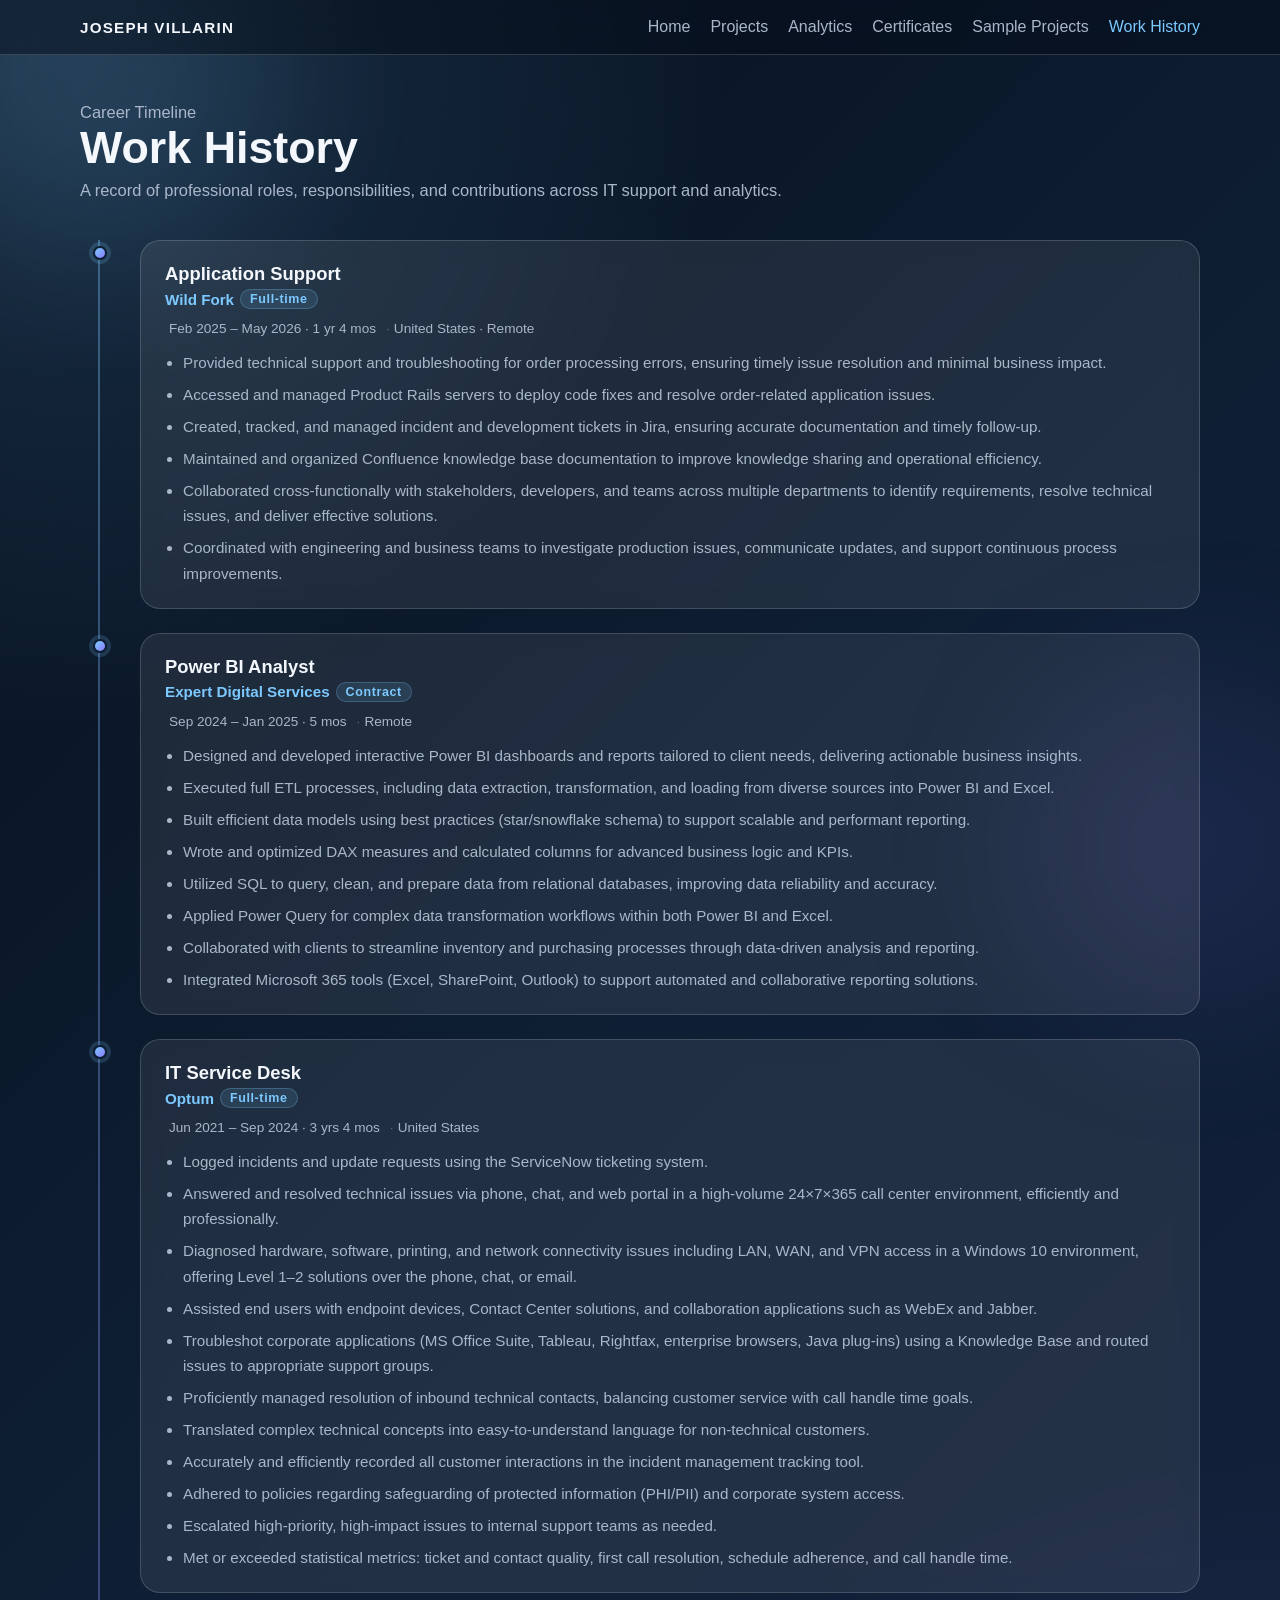
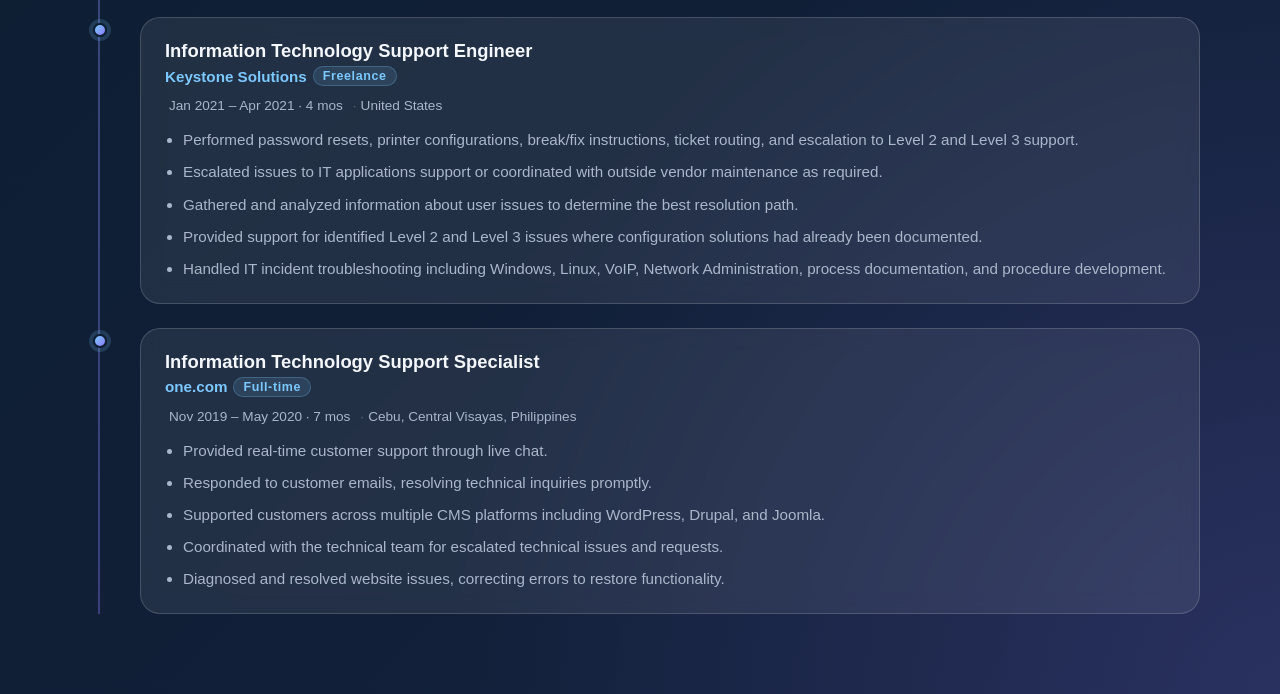
==== work-history.html @ 76069157 "Portfolio 2026" ====
<!DOCTYPE html>
<html lang="en">
<head>
  <meta charset="UTF-8" />
  <meta name="viewport" content="width=device-width, initial-scale=1.0" />
  <title>Work History | Joseph Villarin</title>
  <link rel="stylesheet" href="style.css" />
  <style>
    .wh-page { padding: 48px 0 80px; }
    .wh-page-heading {
      margin-bottom: 40px;
    }
    .wh-page-heading h1 {
      font-size: clamp(1.8rem, 3.5vw, 2.8rem);
      margin: 0 0 8px;
    }
    .wh-page-heading p {
      color: var(--muted);
      font-size: 1.03rem;
      margin: 0;
    }
    .timeline {
      display: flex;
      flex-direction: column;
      gap: 24px;
      position: relative;
    }
    .timeline::before {
      content: "";
      position: absolute;
      left: 18px;
      top: 0;
      bottom: 0;
      width: 2px;
      background: linear-gradient(to bottom, var(--accent), var(--accent-2));
      opacity: .35;
    }
    .timeline-item {
      display: grid;
      grid-template-columns: 40px 1fr;
      gap: 0 20px;
      position: relative;
    }
    .timeline-dot {
      width: 14px;
      height: 14px;
      border-radius: 50%;
      background: linear-gradient(135deg, var(--accent), var(--accent-2));
      border: 2px solid #0e1e33;
      box-shadow: 0 0 0 4px rgba(124,201,255,.18);
      margin-top: 6px;
      justify-self: center;
      position: relative;
      z-index: 1;
      flex-shrink: 0;
    }
    .job-card {
      background: rgba(255,255,255,.08);
      border: 1px solid var(--border);
      border-radius: 20px;
      padding: 22px 24px;
      backdrop-filter: blur(10px);
      transition: transform .25s ease, box-shadow .25s ease, border-color .25s ease;
    }
    .job-card:hover {
      transform: translateY(-4px);
      box-shadow: 0 16px 32px rgba(0,0,0,.2);
      border-color: rgba(124, 201, 255, 0.4);
    }
    .job-header {
      display: flex;
      flex-wrap: wrap;
      align-items: flex-start;
      gap: 12px;
      margin-bottom: 12px;
    }
    .job-title-block { flex: 1; min-width: 200px; }
    .job-title-block h2 {
      font-size: 1.15rem;
      margin: 0 0 4px;
    }
    .job-company {
      display: flex;
      flex-wrap: wrap;
      gap: 6px;
      align-items: center;
      color: var(--accent);
      font-weight: 600;
      font-size: .95rem;
    }
    .job-type {
      background: rgba(124,201,255,.12);
      border: 1px solid rgba(124,201,255,.25);
      color: var(--accent);
      font-size: .78rem;
      font-weight: 600;
      padding: 2px 9px;
      border-radius: 999px;
      letter-spacing: .05em;
    }
    .job-meta {
      display: flex;
      flex-wrap: wrap;
      gap: 10px;
      font-size: .85rem;
      color: var(--muted);
      margin-bottom: 14px;
    }
    .job-meta span {
      display: flex;
      align-items: center;
      gap: 4px;
    }
    .job-meta span::before {
      content: "·";
      opacity: .4;
    }
    .job-meta span:first-child::before { content: ""; }
    .job-bullets {
      margin: 0;
      padding-left: 18px;
      color: var(--muted);
      display: flex;
      flex-direction: column;
      gap: 7px;
      font-size: .95rem;
      line-height: 1.65;
    }

    @media (max-width: 600px) {
      .timeline::before { left: 10px; }
      .timeline-item { grid-template-columns: 24px 1fr; gap: 0 12px; }
      .job-card { padding: 16px 16px; }
    }
  </style>
</head>
<body>
  <div class="page-shell">
    <header class="topbar">
      <div class="container nav-bar">
        <a class="brand" href="index.html">Joseph Villarin</a>
        <nav class="nav-links">
          <a href="index.html">Home</a>
          <a href="index.html#projects">Projects</a>
          <a href="index.html#analytics">Analytics</a>
          <a href="index.html#certifications">Certificates</a>
          <a href="index.html#sample-projects">Sample Projects</a>
          <a href="work-history.html" aria-current="page" style="color:var(--accent)">Work History</a>
        </nav>
      </div>
    </header>

    <main class="container wh-page">
      <div class="wh-page-heading">
        <p class="eyebrow">Career Timeline</p>
        <h1>Work History</h1>
        <p>A record of professional roles, responsibilities, and contributions across IT support and analytics.</p>
      </div>

      <div class="timeline">

        <!-- Application Support – Wild Fork -->
        <div class="timeline-item">
          <div class="timeline-dot"></div>
          <article class="job-card">
            <div class="job-header">
              <div class="job-title-block">
                <h2>Application Support</h2>
                <div class="job-company">
                  Wild Fork
                  <span class="job-type">Full-time</span>
                </div>
              </div>
            </div>
            <div class="job-meta">
              <span>Feb 2025 – May 2026 · 1 yr 4 mos</span>
              <span>United States · Remote</span>
            </div>
            <ul class="job-bullets">
              <li>Provided technical support and troubleshooting for order processing errors, ensuring timely issue resolution and minimal business impact.</li>
              <li>Accessed and managed Product Rails servers to deploy code fixes and resolve order-related application issues.</li>
              <li>Created, tracked, and managed incident and development tickets in Jira, ensuring accurate documentation and timely follow-up.</li>
              <li>Maintained and organized Confluence knowledge base documentation to improve knowledge sharing and operational efficiency.</li>
              <li>Collaborated cross-functionally with stakeholders, developers, and teams across multiple departments to identify requirements, resolve technical issues, and deliver effective solutions.</li>
              <li>Coordinated with engineering and business teams to investigate production issues, communicate updates, and support continuous process improvements.</li>
            </ul>
          </article>
        </div>

        <!-- Power BI Analyst – Expert Digital Services -->
        <div class="timeline-item">
          <div class="timeline-dot"></div>
          <article class="job-card">
            <div class="job-header">
              <div class="job-title-block">
                <h2>Power BI Analyst</h2>
                <div class="job-company">
                  Expert Digital Services
                  <span class="job-type">Contract</span>
                </div>
              </div>
            </div>
            <div class="job-meta">
              <span>Sep 2024 – Jan 2025 · 5 mos</span>
              <span>Remote</span>
            </div>
            <ul class="job-bullets">
              <li>Designed and developed interactive Power BI dashboards and reports tailored to client needs, delivering actionable business insights.</li>
              <li>Executed full ETL processes, including data extraction, transformation, and loading from diverse sources into Power BI and Excel.</li>
              <li>Built efficient data models using best practices (star/snowflake schema) to support scalable and performant reporting.</li>
              <li>Wrote and optimized DAX measures and calculated columns for advanced business logic and KPIs.</li>
              <li>Utilized SQL to query, clean, and prepare data from relational databases, improving data reliability and accuracy.</li>
              <li>Applied Power Query for complex data transformation workflows within both Power BI and Excel.</li>
              <li>Collaborated with clients to streamline inventory and purchasing processes through data-driven analysis and reporting.</li>
              <li>Integrated Microsoft 365 tools (Excel, SharePoint, Outlook) to support automated and collaborative reporting solutions.</li>
            </ul>
          </article>
        </div>

        <!-- IT Service Desk – Optum -->
        <div class="timeline-item">
          <div class="timeline-dot"></div>
          <article class="job-card">
            <div class="job-header">
              <div class="job-title-block">
                <h2>IT Service Desk</h2>
                <div class="job-company">
                  Optum
                  <span class="job-type">Full-time</span>
                </div>
              </div>
            </div>
            <div class="job-meta">
              <span>Jun 2021 – Sep 2024 · 3 yrs 4 mos</span>
              <span>United States</span>
            </div>
            <ul class="job-bullets">
              <li>Logged incidents and update requests using the ServiceNow ticketing system.</li>
              <li>Answered and resolved technical issues via phone, chat, and web portal in a high-volume 24×7×365 call center environment, efficiently and professionally.</li>
              <li>Diagnosed hardware, software, printing, and network connectivity issues including LAN, WAN, and VPN access in a Windows 10 environment, offering Level 1–2 solutions over the phone, chat, or email.</li>
              <li>Assisted end users with endpoint devices, Contact Center solutions, and collaboration applications such as WebEx and Jabber.</li>
              <li>Troubleshot corporate applications (MS Office Suite, Tableau, Rightfax, enterprise browsers, Java plug-ins) using a Knowledge Base and routed issues to appropriate support groups.</li>
              <li>Proficiently managed resolution of inbound technical contacts, balancing customer service with call handle time goals.</li>
              <li>Translated complex technical concepts into easy-to-understand language for non-technical customers.</li>
              <li>Accurately and efficiently recorded all customer interactions in the incident management tracking tool.</li>
              <li>Adhered to policies regarding safeguarding of protected information (PHI/PII) and corporate system access.</li>
              <li>Escalated high-priority, high-impact issues to internal support teams as needed.</li>
              <li>Met or exceeded statistical metrics: ticket and contact quality, first call resolution, schedule adherence, and call handle time.</li>
            </ul>
          </article>
        </div>

        <!-- IT Support Engineer – Keystone Solutions -->
        <div class="timeline-item">
          <div class="timeline-dot"></div>
          <article class="job-card">
            <div class="job-header">
              <div class="job-title-block">
                <h2>Information Technology Support Engineer</h2>
                <div class="job-company">
                  Keystone Solutions
                  <span class="job-type">Freelance</span>
                </div>
              </div>
            </div>
            <div class="job-meta">
              <span>Jan 2021 – Apr 2021 · 4 mos</span>
              <span>United States</span>
            </div>
            <ul class="job-bullets">
              <li>Performed password resets, printer configurations, break/fix instructions, ticket routing, and escalation to Level 2 and Level 3 support.</li>
              <li>Escalated issues to IT applications support or coordinated with outside vendor maintenance as required.</li>
              <li>Gathered and analyzed information about user issues to determine the best resolution path.</li>
              <li>Provided support for identified Level 2 and Level 3 issues where configuration solutions had already been documented.</li>
              <li>Handled IT incident troubleshooting including Windows, Linux, VoIP, Network Administration, process documentation, and procedure development.</li>
            </ul>
          </article>
        </div>

        <!-- IT Support Specialist – one.com -->
        <div class="timeline-item">
          <div class="timeline-dot"></div>
          <article class="job-card">
            <div class="job-header">
              <div class="job-title-block">
                <h2>Information Technology Support Specialist</h2>
                <div class="job-company">
                  one.com
                  <span class="job-type">Full-time</span>
                </div>
              </div>
            </div>
            <div class="job-meta">
              <span>Nov 2019 – May 2020 · 7 mos</span>
              <span>Cebu, Central Visayas, Philippines</span>
            </div>
            <ul class="job-bullets">
              <li>Provided real-time customer support through live chat.</li>
              <li>Responded to customer emails, resolving technical inquiries promptly.</li>
              <li>Supported customers across multiple CMS platforms including WordPress, Drupal, and Joomla.</li>
              <li>Coordinated with the technical team for escalated technical issues and requests.</li>
              <li>Diagnosed and resolved website issues, correcting errors to restore functionality.</li>
            </ul>
          </article>
        </div>

      </div>
    </main>
  </div>
</body>
</html>
---- style.css ----
:root {
  --bg: #06121f;
  --surface: rgba(255,255,255,0.08);
  --surface-strong: rgba(255,255,255,0.14);
  --text: #f4f7fb;
  --muted: #aab7ca;
  --accent: #7cc9ff;
  --accent-2: #8b7cff;
  --border: rgba(255,255,255,0.16);
}

* { box-sizing: border-box; }
body {
  margin: 0;
  font-family: 'Segoe UI', Inter, Arial, sans-serif;
  color: var(--text);
  background:
    radial-gradient(circle at top left, rgba(124,201,255,0.18), transparent 28%),
    radial-gradient(circle at bottom right, rgba(139,124,255,0.18), transparent 32%),
    linear-gradient(135deg, #07111f 0%, #0e1e33 45%, #14213d 100%);
  min-height: 100vh;
}
a { color: inherit; text-decoration: none; }
.container { width: min(1120px, calc(100% - 32px)); margin: 0 auto; }

.page-shell {
  position: relative;
  overflow: hidden;
}
.page-shell::before,
.page-shell::after {
  content: "";
  position: fixed;
  width: 360px;
  height: 360px;
  border-radius: 50%;
  filter: blur(80px);
  opacity: .35;
  pointer-events: none;
  z-index: 0;
}
.page-shell::before {
  top: -100px;
  left: -80px;
  background: rgba(124,201,255,.35);
}
.page-shell::after {
  right: -90px;
  bottom: -120px;
  background: rgba(139,124,255,.28);
}

.topbar {
  position: sticky;
  top: 0;
  z-index: 10;
  backdrop-filter: blur(16px);
  background: rgba(5,13,24,0.5);
  border-bottom: 1px solid var(--border);
}
.nav-bar {
  display: flex;
  align-items: center;
  justify-content: space-between;
  padding: 18px 0;
}
.brand {
  font-weight: 700;
  letter-spacing: .08em;
  text-transform: uppercase;
  font-size: .95rem;
}
.nav-links {
  display: flex;
  gap: 20px;
  color: var(--muted);
}
.nav-links a:hover { color: var(--text); }

main {
  position: relative;
  z-index: 1;
  padding: 28px 0 56px;
}

/* ── Hero ── */
.hero {
  display: grid;
  grid-template-columns: 1fr 320px;
  gap: 48px;
  padding: 56px 0 32px;
  align-items: center;
}
.hero-copy { align-self: center; }

/* Status badge */
.status-badge {
  display: inline-flex;
  align-items: center;
  gap: 8px;
  margin-bottom: 20px;
  padding: 6px 14px;
  border-radius: 999px;
  background: rgba(52, 211, 153, .1);
  border: 1px solid rgba(52, 211, 153, .3);
  color: #34d399;
  font-size: .82rem;
  font-weight: 600;
  letter-spacing: .06em;
}
.status-dot {
  width: 8px;
  height: 8px;
  border-radius: 50%;
  background: #34d399;
  box-shadow: 0 0 0 0 rgba(52,211,153,.5);
  animation: pulse-dot 1.8s ease infinite;
}
@keyframes pulse-dot {
  0%   { box-shadow: 0 0 0 0 rgba(52,211,153,.5); }
  70%  { box-shadow: 0 0 0 7px rgba(52,211,153,0); }
  100% { box-shadow: 0 0 0 0 rgba(52,211,153,0); }
}

/* Headline */
.hero h1 {
  font-size: clamp(2rem, 4vw, 3.1rem);
  line-height: 1.12;
  margin: 0 0 16px;
  letter-spacing: -.02em;
}
.hero-gradient {
  background: linear-gradient(90deg, var(--accent), var(--accent-2));
  -webkit-background-clip: text;
  -webkit-text-fill-color: transparent;
  background-clip: text;
}
.intro {
  font-size: 1.05rem;
  line-height: 1.75;
  color: var(--muted);
  max-width: 560px;
  margin-bottom: 0;
}

/* CTA buttons */
.actions {
  display: flex;
  flex-wrap: wrap;
  gap: 10px;
  margin: 26px 0 24px;
}
.btn {
  display: inline-flex;
  align-items: center;
  gap: 6px;
  padding: 11px 20px;
  border-radius: 999px;
  font-size: .95rem;
  font-weight: 600;
  transition: transform .18s ease, box-shadow .18s ease;
}
.btn:hover { transform: translateY(-2px); }
.btn-primary {
  background: linear-gradient(135deg, var(--accent), var(--accent-2));
  color: #07111f;
  box-shadow: 0 4px 18px rgba(124,201,255,.25);
}
.btn-primary:hover { box-shadow: 0 8px 24px rgba(124,201,255,.38); }
.btn-secondary {
  background: rgba(255,255,255,.08);
  border: 1px solid var(--border);
  color: var(--text);
}
.btn-ghost {
  background: transparent;
  border: none;
  color: var(--accent);
  padding-left: 4px;
  padding-right: 4px;
  font-weight: 600;
}
.btn-ghost:hover { color: var(--text); }

/* Skill chips */
.chip-row {
  display: flex;
  flex-wrap: wrap;
  gap: 8px;
}
.chip {
  padding: 5px 12px;
  border-radius: 999px;
  background: rgba(255,255,255,.05);
  border: 1px solid rgba(255,255,255,.1);
  color: var(--muted);
  font-size: .82rem;
}

/* Profile card */
.hero-card {
  background: linear-gradient(160deg, rgba(255,255,255,.11) 0%, rgba(255,255,255,.05) 100%);
  border: 1px solid rgba(255,255,255,.14);
  border-radius: 28px;
  padding: 28px 24px 24px;
  box-shadow: 0 24px 56px rgba(0,0,0,.28);
  backdrop-filter: blur(20px);
  align-self: center;
  display: flex;
  justify-content: center;
}
.hero-card-inner {
  display: flex;
  flex-direction: column;
  align-items: center;
  text-align: center;
  width: 100%;
}
.hero-photo-wrap {
  position: relative;
  width: 148px;
  height: 148px;
  margin-bottom: 16px;
}
.hero-photo-wrap::before {
  content: "";
  position: absolute;
  inset: -3px;
  border-radius: 50%;
  background: linear-gradient(135deg, var(--accent), var(--accent-2));
  z-index: 0;
}
.hero-photo {
  position: relative;
  z-index: 1;
  width: 100%;
  height: 100%;
  object-fit: cover;
  border-radius: 50%;
  border: 3px solid #0e1e33;
  display: block;
}
.hero-card-text { width: 100%; }
.hero-card h2 { margin: 0 0 4px; font-size: 1.2rem; font-weight: 700; }
.card-role { margin: 0 0 14px; color: var(--accent); font-weight: 600; font-size: .92rem; }
.hero-tags {
  display: flex;
  flex-wrap: wrap;
  justify-content: center;
  gap: 6px;
  margin-bottom: 14px;
}
.hero-tag {
  font-size: .75rem;
  padding: 4px 10px;
  border-radius: 999px;
  background: rgba(124,201,255,.1);
  border: 1px solid rgba(124,201,255,.2);
  color: var(--accent);
}
.highlights {
  margin: 0;
  padding-left: 0;
  color: var(--muted);
  display: grid;
  gap: 7px;
  list-style: none;
  font-size: .9rem;
  text-align: left;
}
.highlights li::before {
  content: "•";
  color: var(--accent);
  margin-right: 8px;
}
.cert-grid {
  display: grid;
  grid-template-columns: repeat(auto-fit, minmax(220px, 1fr));
  gap: 16px;
}
.certificate-card {
  background: rgba(255,255,255,.08);
  border: 1px solid var(--border);
  border-radius: 18px;
  overflow: hidden;
  backdrop-filter: blur(10px);
}
.certificate-card img {
  width: 100%;
  height: 220px;
  object-fit: cover;
  display: block;
}
.certificate-card h4 {
  margin: 10px 12px 8px;
  font-size: .95rem;
  line-height: 1.4;
}
.certificate-card .card-link {
  display: inline-block;
  margin: 0 12px 12px;
  color: var(--accent);
  font-size: .9rem;
  font-weight: 600;
}
.certificate-card.featured-cert {
  border-color: rgba(124, 201, 255, 0.45);
  box-shadow: 0 12px 28px rgba(0,0,0,.16);
}
.cert-links {
  margin: 0 0 16px;
  padding: 16px 18px;
  border-radius: 16px;
  background: rgba(255,255,255,.07);
  border: 1px solid var(--border);
}
.cert-links h4 {
  margin: 0 0 8px;
}
.cert-links ul {
  margin: 0;
  padding-left: 18px;
  color: var(--muted);
  display: grid;
  gap: 6px;
}
.cert-links a { color: var(--accent); }
.stats-grid {
  display: grid;
  grid-template-columns: repeat(3, minmax(0, 1fr));
  gap: 16px;
  margin: 18px 0 8px;
}
.stat-card, .info-card {
  background: rgba(255,255,255,.08);
  border: 1px solid var(--border);
  border-radius: 18px;
  padding: 18px;
  backdrop-filter: blur(10px);
  transition: transform .25s ease, box-shadow .25s ease;
}
.stat-card:hover, .info-card:hover, .certificate-card:hover {
  transform: translateY(-4px);
  box-shadow: 0 14px 28px rgba(0,0,0,.16);
}
.stat-card strong {
  display: block;
  font-size: 1.3rem;
  margin-bottom: 6px;
}
.stat-card span, .section-heading p, .info-card p { color: var(--muted); line-height: 1.6; }
.section { padding: 24px 0 8px; }
.section-heading { margin-bottom: 14px; }
.section-heading h3 { margin: 0 0 6px; font-size: 1.2rem; }
.card-grid {
  display: grid;
  grid-template-columns: repeat(3, minmax(0, 1fr));
  gap: 16px;
}
@media (max-width: 1000px) {
  .card-grid { grid-template-columns: repeat(2, minmax(0, 1fr)); }
}
.analytics-grid {
  display: grid;
  grid-template-columns: repeat(auto-fit, minmax(240px, 1fr));
  gap: 16px;
}
.analytics-card {
  background: rgba(255,255,255,.08);
  border: 1px solid var(--border);
  border-radius: 18px;
  overflow: hidden;
  backdrop-filter: blur(10px);
  transition: transform .25s ease, box-shadow .25s ease, border-color .25s ease;
}
.analytics-card:hover {
  transform: translateY(-6px);
  box-shadow: 0 16px 32px rgba(0,0,0,.2);
  border-color: rgba(124, 201, 255, 0.45);
}
.analytics-card img {
  width: 100%;
  height: 180px;
  object-fit: cover;
  display: block;
}
.analytics-card-body {
  padding: 14px 14px 16px;
}
.analytics-card h4 {
  margin: 0 0 6px;
  font-size: 1rem;
}
.analytics-card p {
  margin: 0;
  color: var(--muted);
  line-height: 1.55;
}
.info-card h4 { margin: 0 0 8px; font-size: 1rem; }
.info-card-icon {
  font-size: 1.6rem;
  margin-bottom: 10px;
  line-height: 1;
}
.info-card-tags {
  display: flex;
  flex-wrap: wrap;
  gap: 6px;
  margin-top: 12px;
}
.info-card-tags span {
  font-size: .75rem;
  padding: 3px 10px;
  border-radius: 999px;
  background: rgba(124,201,255,.08);
  border: 1px solid rgba(124,201,255,.18);
  color: var(--accent);
}

/* ── Featured Projects ── */
.featured-projects-grid {
  display: grid;
  grid-template-columns: repeat(2, minmax(0, 1fr));
  gap: 20px;
}
.featured-project-card {
  background: rgba(255,255,255,.08);
  border: 1px solid var(--border);
  border-radius: 20px;
  overflow: hidden;
  backdrop-filter: blur(10px);
  transition: transform .25s ease, box-shadow .25s ease, border-color .25s ease;
  display: flex;
  flex-direction: column;
}
.featured-project-card:hover {
  transform: translateY(-5px);
  box-shadow: 0 18px 36px rgba(0,0,0,.22);
  border-color: rgba(124, 201, 255, 0.42);
}
.fp-images {
  width: 100%;
  overflow: hidden;
  line-height: 0;
}
.fp-images img {
  width: 100%;
  height: 200px;
  object-fit: cover;
  display: block;
  cursor: zoom-in;
  transition: transform .3s ease;
}
.fp-images img:hover { transform: scale(1.03); }
.fp-multi {
  display: grid;
  grid-template-columns: 1fr 1fr;
  gap: 3px;
}
.fp-multi img:first-child {
  grid-column: 1 / -1;
  height: 170px;
}
.fp-multi img:not(:first-child) {
  height: 120px;
}
.fp-body {
  padding: 16px 18px 18px;
  flex: 1;
  display: flex;
  flex-direction: column;
}
.fp-body h4 {
  margin: 0 0 8px;
  font-size: 1.02rem;
  font-weight: 700;
}
.fp-body p {
  margin: 0 0 12px;
  color: var(--muted);
  font-size: .92rem;
  line-height: 1.6;
  flex: 1;
}
.fp-tags {
  display: flex;
  flex-wrap: wrap;
  gap: 6px;
}
.fp-tags span {
  font-size: .75rem;
  padding: 3px 10px;
  border-radius: 999px;
  background: rgba(139,124,255,.1);
  border: 1px solid rgba(139,124,255,.22);
  color: var(--accent-2);
}
.fp-link {
  display: inline-flex;
  align-items: center;
  gap: 5px;
  margin-top: 12px;
  font-size: .88rem;
  font-weight: 600;
  color: var(--accent);
  border: 1px solid rgba(124,201,255,.25);
  background: rgba(124,201,255,.07);
  padding: 6px 14px;
  border-radius: 999px;
  transition: background .18s ease, border-color .18s ease;
}
.fp-link:hover {
  background: rgba(124,201,255,.16);
  border-color: rgba(124,201,255,.5);
  color: var(--accent);
}

.sample-projects-grid {
  display: grid;
  grid-template-columns: repeat(2, minmax(0, 1fr));
  gap: 18px;
}
.sample-project-card {
  background: rgba(255,255,255,.08);
  border: 1px solid var(--border);
  border-radius: 18px;
  padding: 16px;
  backdrop-filter: blur(10px);
  transition: transform .25s ease, box-shadow .25s ease, border-color .25s ease;
}
.sample-project-card:hover {
  transform: translateY(-5px);
  box-shadow: 0 16px 32px rgba(0,0,0,.2);
  border-color: rgba(124, 201, 255, 0.45);
}
.sample-project-card h4 {
  margin: 0 0 12px;
  font-size: 1.02rem;
}
.project-image-grid {
  display: grid;
  grid-template-columns: repeat(2, minmax(0, 1fr));
  gap: 10px;
}
.project-image-grid img {
  width: 100%;
  height: 150px;
  object-fit: cover;
  border-radius: 12px;
  border: 1px solid rgba(255,255,255,.16);
}

/* ── Lightbox ── */
.lightbox {
  display: none;
  position: fixed;
  inset: 0;
  z-index: 1000;
  background: rgba(4, 10, 20, .92);
  backdrop-filter: blur(12px);
  align-items: center;
  justify-content: center;
  gap: 16px;
  padding: 16px;
}
.lightbox.is-open {
  display: flex;
}
.lb-stage {
  display: flex;
  flex-direction: column;
  align-items: center;
  max-width: min(90vw, 1100px);
  max-height: 90vh;
}
.lb-stage img {
  max-width: 100%;
  max-height: calc(90vh - 48px);
  object-fit: contain;
  border-radius: 16px;
  box-shadow: 0 32px 80px rgba(0,0,0,.6);
  opacity: 0;
  transform: scale(.94);
  transition: opacity .22s ease, transform .22s ease;
}
.lb-stage img.lb-zoom-in {
  opacity: 1;
  transform: scale(1);
}
.lb-caption {
  margin: 12px 0 0;
  color: var(--muted);
  font-size: .9rem;
  text-align: center;
}
.lb-close {
  position: fixed;
  top: 18px;
  right: 22px;
  background: rgba(255,255,255,.1);
  border: 1px solid rgba(255,255,255,.2);
  color: var(--text);
  font-size: 1.6rem;
  line-height: 1;
  width: 44px;
  height: 44px;
  border-radius: 50%;
  cursor: pointer;
  display: flex;
  align-items: center;
  justify-content: center;
  transition: background .18s ease;
  z-index: 1001;
}
.lb-close:hover { background: rgba(255,255,255,.2); }
.lb-arrow {
  background: rgba(255,255,255,.08);
  border: 1px solid rgba(255,255,255,.16);
  color: var(--text);
  font-size: 1.4rem;
  width: 48px;
  height: 48px;
  border-radius: 50%;
  cursor: pointer;
  display: flex;
  align-items: center;
  justify-content: center;
  flex-shrink: 0;
  transition: background .18s ease, transform .18s ease;
}
.lb-arrow:hover { background: rgba(255,255,255,.18); transform: scale(1.1); }
@media (max-width: 560px) {
  .lb-arrow { display: none; }
  .lb-stage img { border-radius: 10px; }
}

@media (max-width: 860px) {
  .hero {
    grid-template-columns: 1fr;
    padding-top: 32px;
    gap: 32px;
  }
  .hero-card { max-width: 340px; margin: 0 auto; width: 100%; }
  .card-grid, .stats-grid, .sample-projects-grid, .featured-projects-grid {
    grid-template-columns: 1fr;
  }
}

@media (max-width: 560px) {
  .nav-bar { flex-direction: column; gap: 10px; }
  .nav-links { gap: 12px; font-size: .92rem; }
  .hero-card { padding: 20px; }
  .project-image-grid {
    grid-template-columns: 1fr;
  }
}
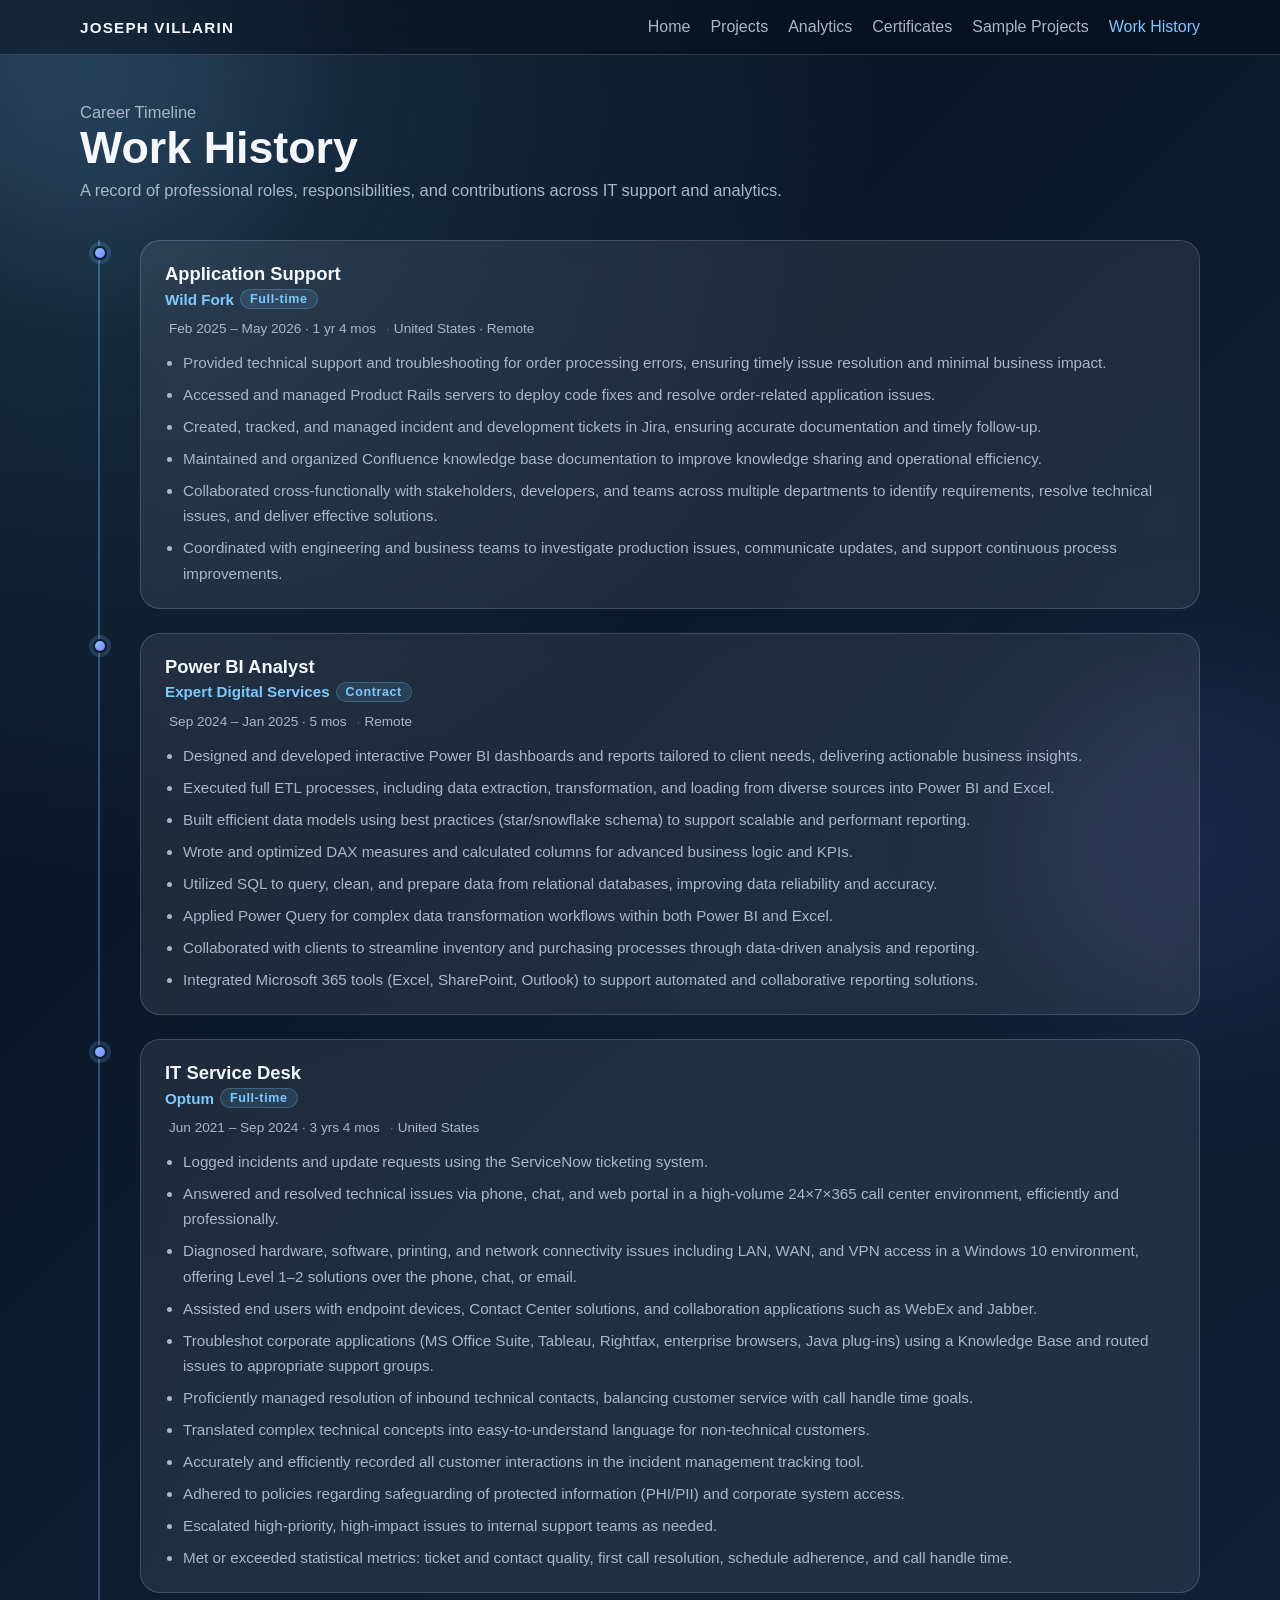
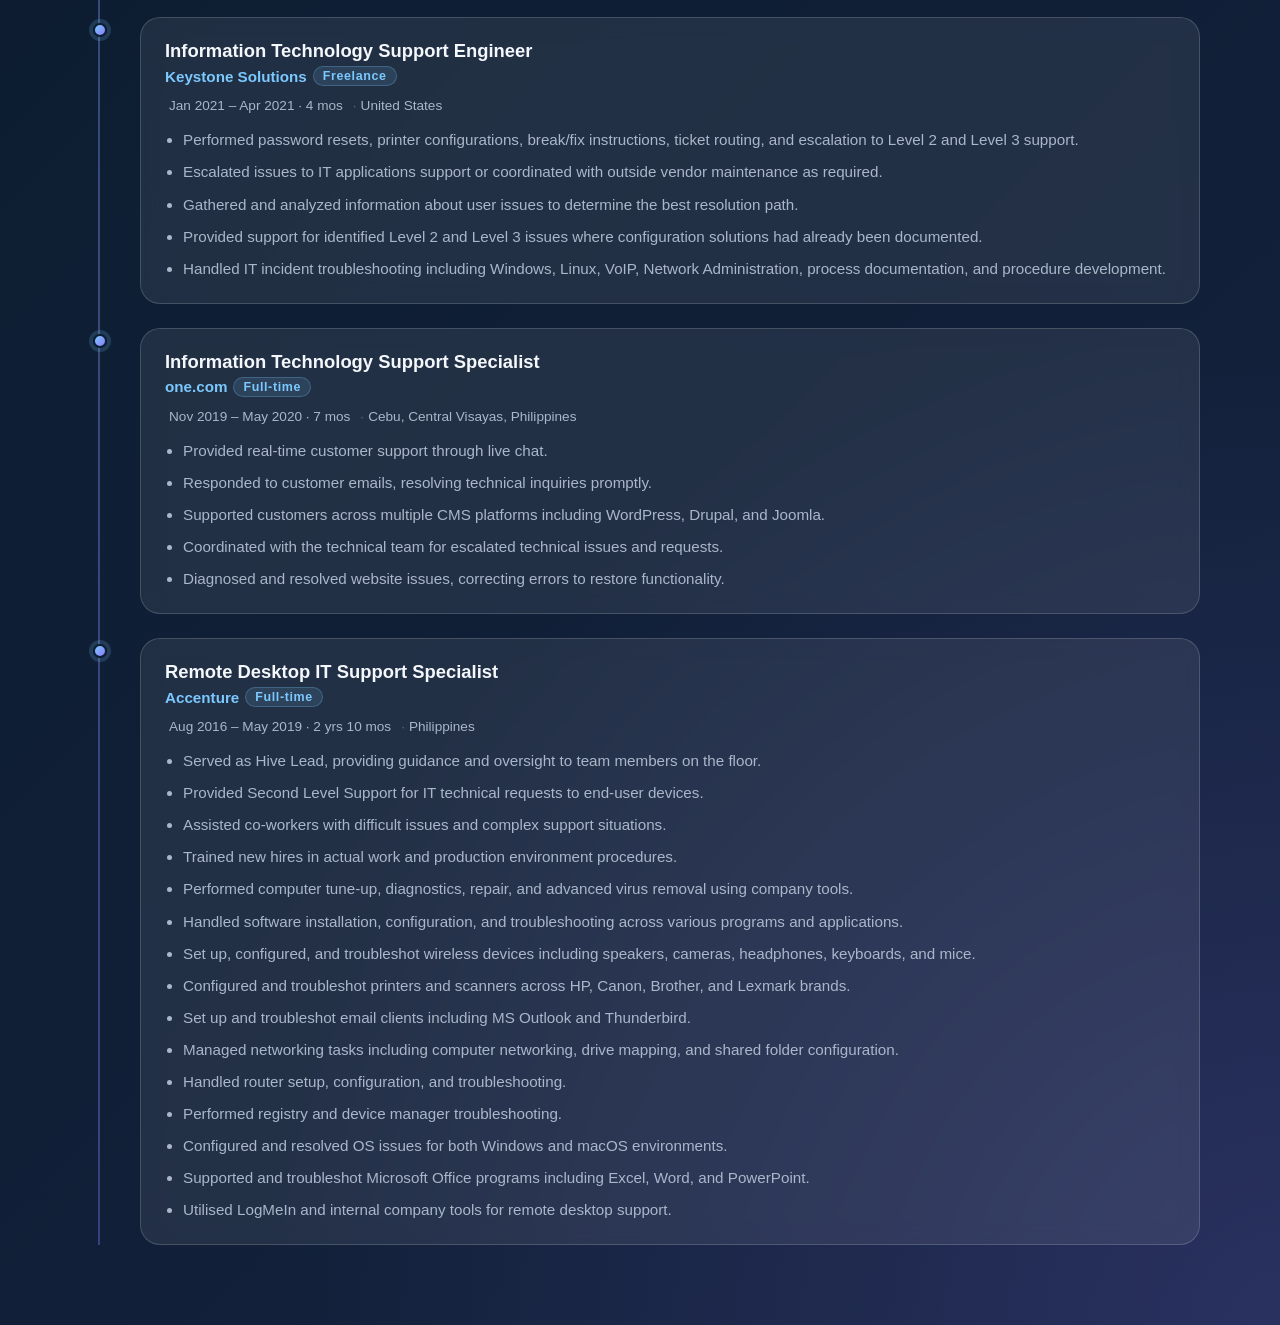
==== commit 8f506ad0: "Updated Portfolio" ====
--- a/work-history.html
+++ b/work-history.html
@@ -304,6 +304,43 @@
           </article>
         </div>
 
+        <!-- Remote Desktop IT Support Specialist – Accenture -->
+        <div class="timeline-item">
+          <div class="timeline-dot"></div>
+          <article class="job-card">
+            <div class="job-header">
+              <div class="job-title-block">
+                <h2>Remote Desktop IT Support Specialist</h2>
+                <div class="job-company">
+                  Accenture
+                  <span class="job-type">Full-time</span>
+                </div>
+              </div>
+            </div>
+            <div class="job-meta">
+              <span>Aug 2016 – May 2019 · 2 yrs 10 mos</span>
+              <span>Philippines</span>
+            </div>
+            <ul class="job-bullets">
+              <li>Served as Hive Lead, providing guidance and oversight to team members on the floor.</li>
+              <li>Provided Second Level Support for IT technical requests to end-user devices.</li>
+              <li>Assisted co-workers with difficult issues and complex support situations.</li>
+              <li>Trained new hires in actual work and production environment procedures.</li>
+              <li>Performed computer tune-up, diagnostics, repair, and advanced virus removal using company tools.</li>
+              <li>Handled software installation, configuration, and troubleshooting across various programs and applications.</li>
+              <li>Set up, configured, and troubleshot wireless devices including speakers, cameras, headphones, keyboards, and mice.</li>
+              <li>Configured and troubleshot printers and scanners across HP, Canon, Brother, and Lexmark brands.</li>
+              <li>Set up and troubleshot email clients including MS Outlook and Thunderbird.</li>
+              <li>Managed networking tasks including computer networking, drive mapping, and shared folder configuration.</li>
+              <li>Handled router setup, configuration, and troubleshooting.</li>
+              <li>Performed registry and device manager troubleshooting.</li>
+              <li>Configured and resolved OS issues for both Windows and macOS environments.</li>
+              <li>Supported and troubleshot Microsoft Office programs including Excel, Word, and PowerPoint.</li>
+              <li>Utilised LogMeIn and internal company tools for remote desktop support.</li>
+            </ul>
+          </article>
+        </div>
+
       </div>
     </main>
   </div>
--- a/style.css
+++ b/style.css
@@ -10,6 +10,7 @@
 }
 
 * { box-sizing: border-box; }
+img { max-width: 100%; }
 body {
   margin: 0;
   font-family: 'Segoe UI', Inter, Arial, sans-serif;
@@ -357,6 +358,44 @@
   grid-template-columns: repeat(3, minmax(0, 1fr));
   gap: 16px;
 }
+
+/* ── Animations ── */
+@keyframes fade-up {
+  from { opacity: 0; transform: translateY(32px); }
+  to   { opacity: 1; transform: translateY(0); }
+}
+@keyframes slide-in-right {
+  from { opacity: 0; transform: translateX(48px); }
+  to   { opacity: 1; transform: translateX(0); }
+}
+@keyframes fade-in {
+  from { opacity: 0; }
+  to   { opacity: 1; }
+}
+
+/* Topbar slides down */
+.topbar { animation: fade-in .5s ease both; }
+
+/* Hero — staggered load */
+.status-badge { animation: fade-up .65s cubic-bezier(.22,1,.36,1) .05s both; }
+.hero h1      { animation: fade-up .75s cubic-bezier(.22,1,.36,1) .15s both; }
+.intro        { animation: fade-up .7s  cubic-bezier(.22,1,.36,1) .28s both; }
+.actions      { animation: fade-up .65s cubic-bezier(.22,1,.36,1) .38s both; }
+.chip-row     { animation: fade-up .65s cubic-bezier(.22,1,.36,1) .48s both; }
+.hero-card    { animation: slide-in-right .85s cubic-bezier(.22,1,.36,1) .22s both; }
+
+/* Scroll-reveal base state */
+.reveal {
+  opacity: 0;
+  transform: translateY(28px);
+  transition: opacity .65s cubic-bezier(.22,1,.36,1),
+              transform .65s cubic-bezier(.22,1,.36,1);
+}
+.reveal.is-visible {
+  opacity: 1;
+  transform: none;
+}
+
 @media (max-width: 1000px) {
   .card-grid { grid-template-columns: repeat(2, minmax(0, 1fr)); }
 }
@@ -629,28 +668,96 @@
   transition: background .18s ease, transform .18s ease;
 }
 .lb-arrow:hover { background: rgba(255,255,255,.18); transform: scale(1.1); }
+
+/* ── Hamburger button ── */
+.nav-toggle {
+  display: none;
+  background: transparent;
+  border: 1px solid var(--border);
+  color: var(--text);
+  width: 40px;
+  height: 40px;
+  border-radius: 8px;
+  cursor: pointer;
+  flex-direction: column;
+  align-items: center;
+  justify-content: center;
+  gap: 5px;
+  padding: 0;
+  flex-shrink: 0;
+  z-index: 20;
+}
+.nav-toggle span {
+  display: block;
+  width: 20px;
+  height: 2px;
+  background: var(--text);
+  border-radius: 2px;
+  transition: transform .22s ease, opacity .22s ease;
+}
+.nav-toggle.is-open span:nth-child(1) { transform: translateY(7px) rotate(45deg); }
+.nav-toggle.is-open span:nth-child(2) { opacity: 0; }
+.nav-toggle.is-open span:nth-child(3) { transform: translateY(-7px) rotate(-45deg); }
+
+/* ── Tablet ≤ 900px ── */
+@media (max-width: 900px) {
+  .hero {
+    grid-template-columns: 1fr;
+    padding-top: 32px;
+    gap: 28px;
+  }
+  .hero-card { max-width: 380px; margin: 0 auto; width: 100%; }
+  .featured-projects-grid { grid-template-columns: 1fr; }
+  .sample-projects-grid   { grid-template-columns: 1fr; }
+}
+
+/* ── Mobile nav ≤ 768px ── */
+@media (max-width: 768px) {
+  .nav-toggle { display: flex; }
+  .nav-bar    { flex-wrap: wrap; gap: 0; }
+  .nav-links {
+    display: none;
+    flex-basis: 100%;
+    flex-direction: column;
+    gap: 0;
+    border-top: 1px solid var(--border);
+    padding: 4px 0 8px;
+    margin-top: 4px;
+  }
+  .nav-links.is-open { display: flex; }
+  .nav-links a {
+    padding: 11px 0;
+    border-bottom: 1px solid rgba(255,255,255,.05);
+    color: var(--muted);
+    font-size: .95rem;
+  }
+  .nav-links a:last-child { border-bottom: none; }
+  .nav-links a:hover { color: var(--text); }
+  .stats-grid { grid-template-columns: repeat(3, minmax(0,1fr)); }
+  .card-grid  { grid-template-columns: 1fr; }
+}
+
+/* ── Small mobile ≤ 560px ── */
 @media (max-width: 560px) {
   .lb-arrow { display: none; }
   .lb-stage img { border-radius: 10px; }
-}
-
-@media (max-width: 860px) {
-  .hero {
-    grid-template-columns: 1fr;
-    padding-top: 32px;
-    gap: 32px;
-  }
-  .hero-card { max-width: 340px; margin: 0 auto; width: 100%; }
-  .card-grid, .stats-grid, .sample-projects-grid, .featured-projects-grid {
-    grid-template-columns: 1fr;
-  }
-}
-
-@media (max-width: 560px) {
-  .nav-bar { flex-direction: column; gap: 10px; }
-  .nav-links { gap: 12px; font-size: .92rem; }
-  .hero-card { padding: 20px; }
-  .project-image-grid {
-    grid-template-columns: 1fr;
-  }
-}
+  .hero-card  { padding: 20px; }
+  .stats-grid { grid-template-columns: 1fr; }
+  .project-image-grid { grid-template-columns: 1fr; }
+  .chip { font-size: .78rem; padding: 4px 10px; }
+  .actions { flex-wrap: wrap; }
+  main { padding-bottom: 40px; }
+}
+
+/* ── Extra small ≤ 400px ── */
+@media (max-width: 400px) {
+  .container  { width: calc(100% - 20px); }
+  .nav-bar    { padding: 12px 0; }
+  .hero       { padding-top: 16px; gap: 20px; }
+  .hero-card  { padding: 14px; }
+  .btn        { padding: 10px 16px; font-size: .9rem; }
+  .cert-grid  { grid-template-columns: 1fr; }
+  .analytics-grid { grid-template-columns: 1fr; }
+  .fp-multi   { grid-template-columns: 1fr; }
+  .fp-multi img:first-child { height: 160px; }
+}
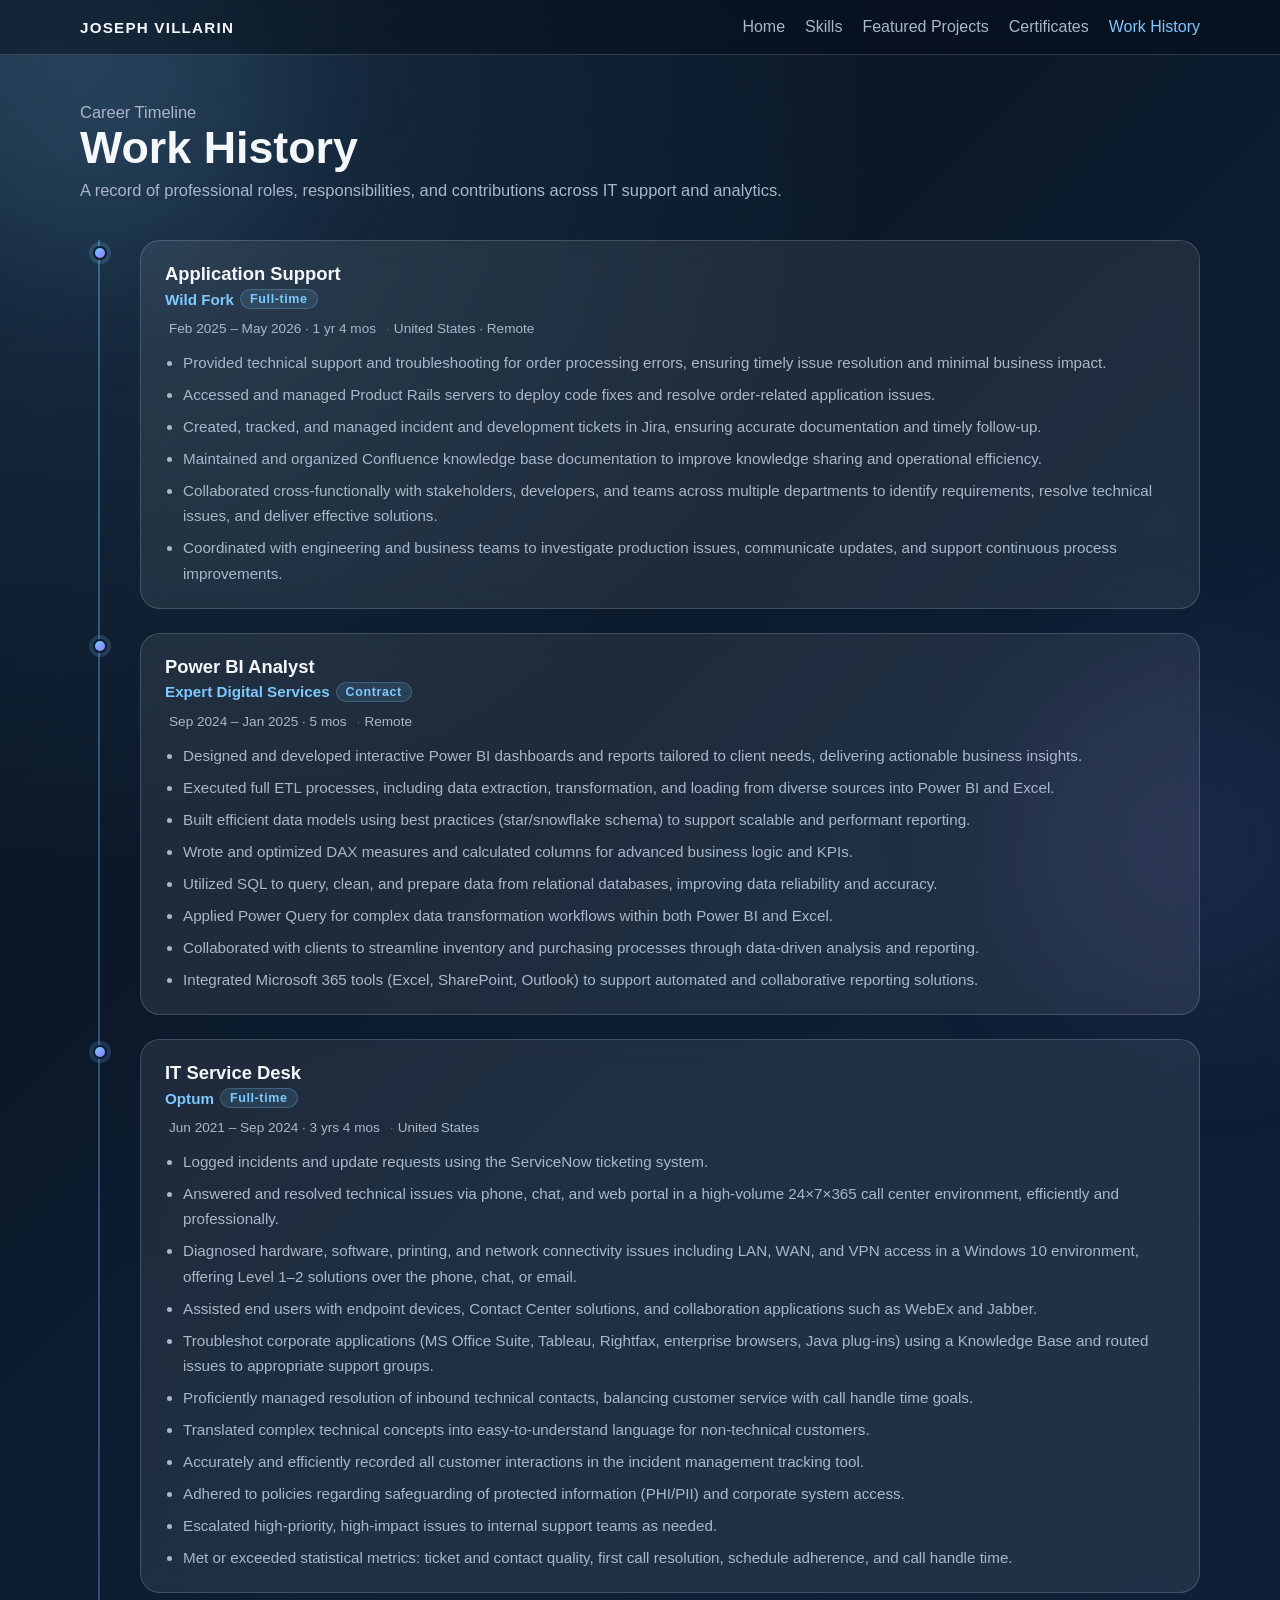
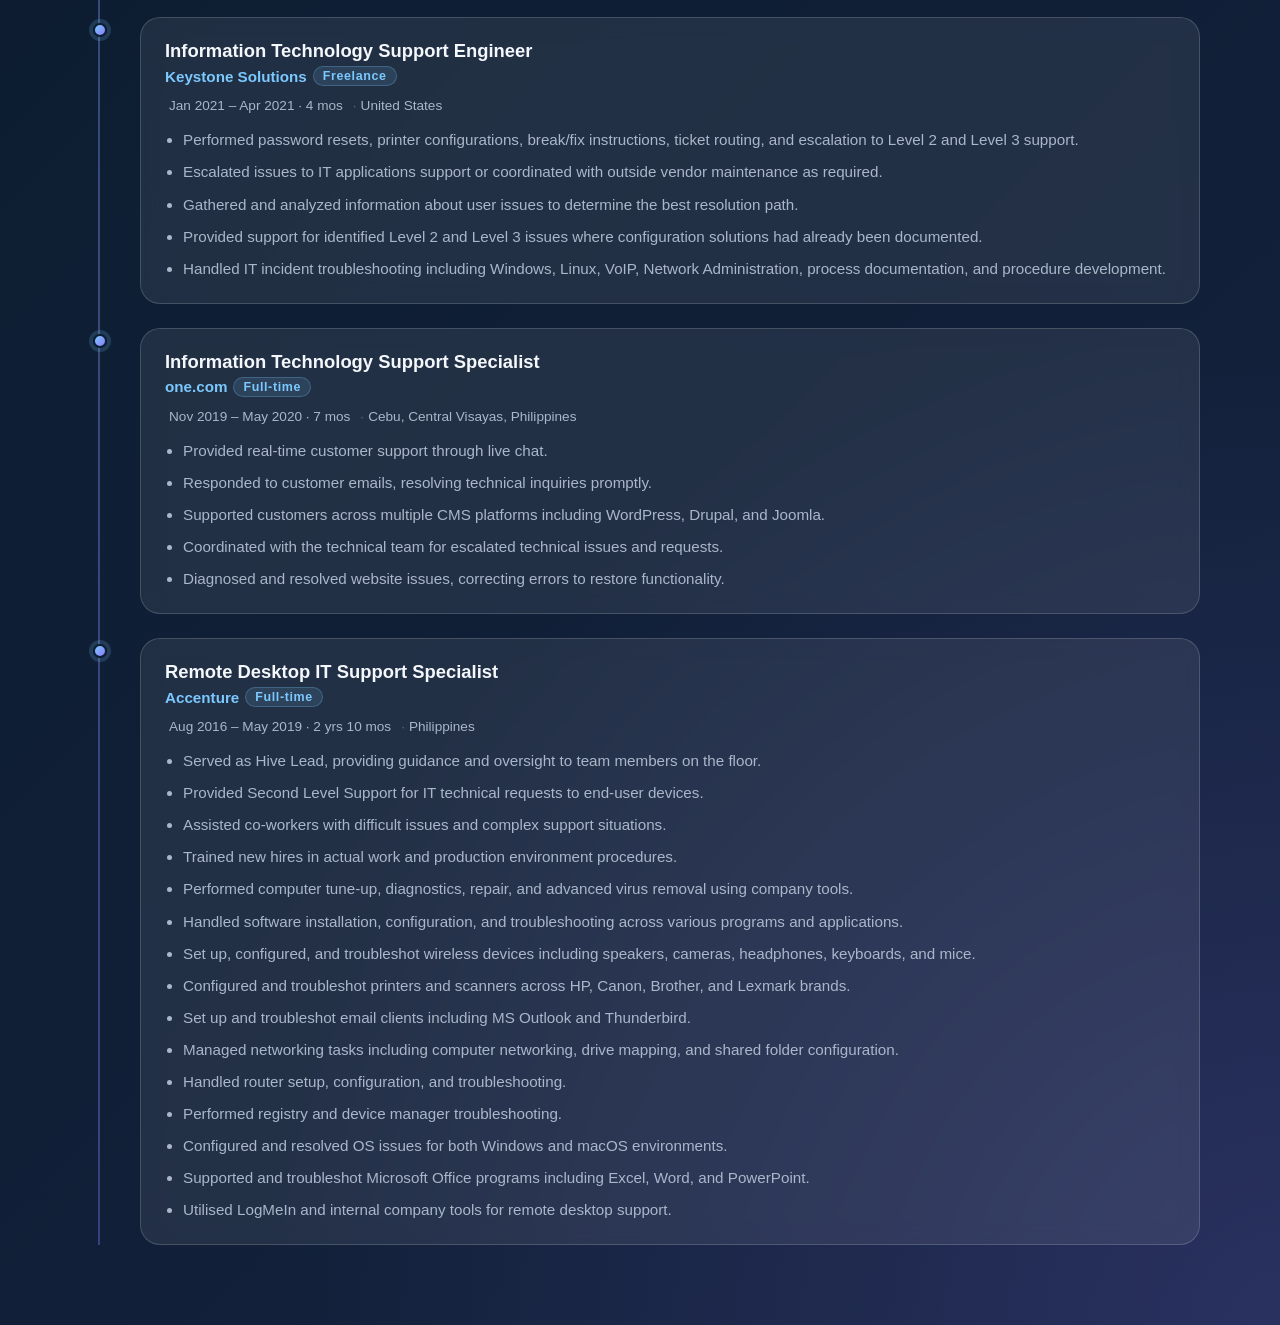
==== commit 299b0ddf: "Portfolio Update" ====
--- a/work-history.html
+++ b/work-history.html
@@ -141,10 +141,9 @@
         <a class="brand" href="index.html">Joseph Villarin</a>
         <nav class="nav-links">
           <a href="index.html">Home</a>
-          <a href="index.html#projects">Projects</a>
-          <a href="index.html#analytics">Analytics</a>
+          <a href="index.html#projects">Skills</a>
+          <a href="index.html#featured-projects">Featured Projects</a>
           <a href="index.html#certifications">Certificates</a>
-          <a href="index.html#sample-projects">Sample Projects</a>
           <a href="work-history.html" aria-current="page" style="color:var(--accent)">Work History</a>
         </nav>
       </div>
